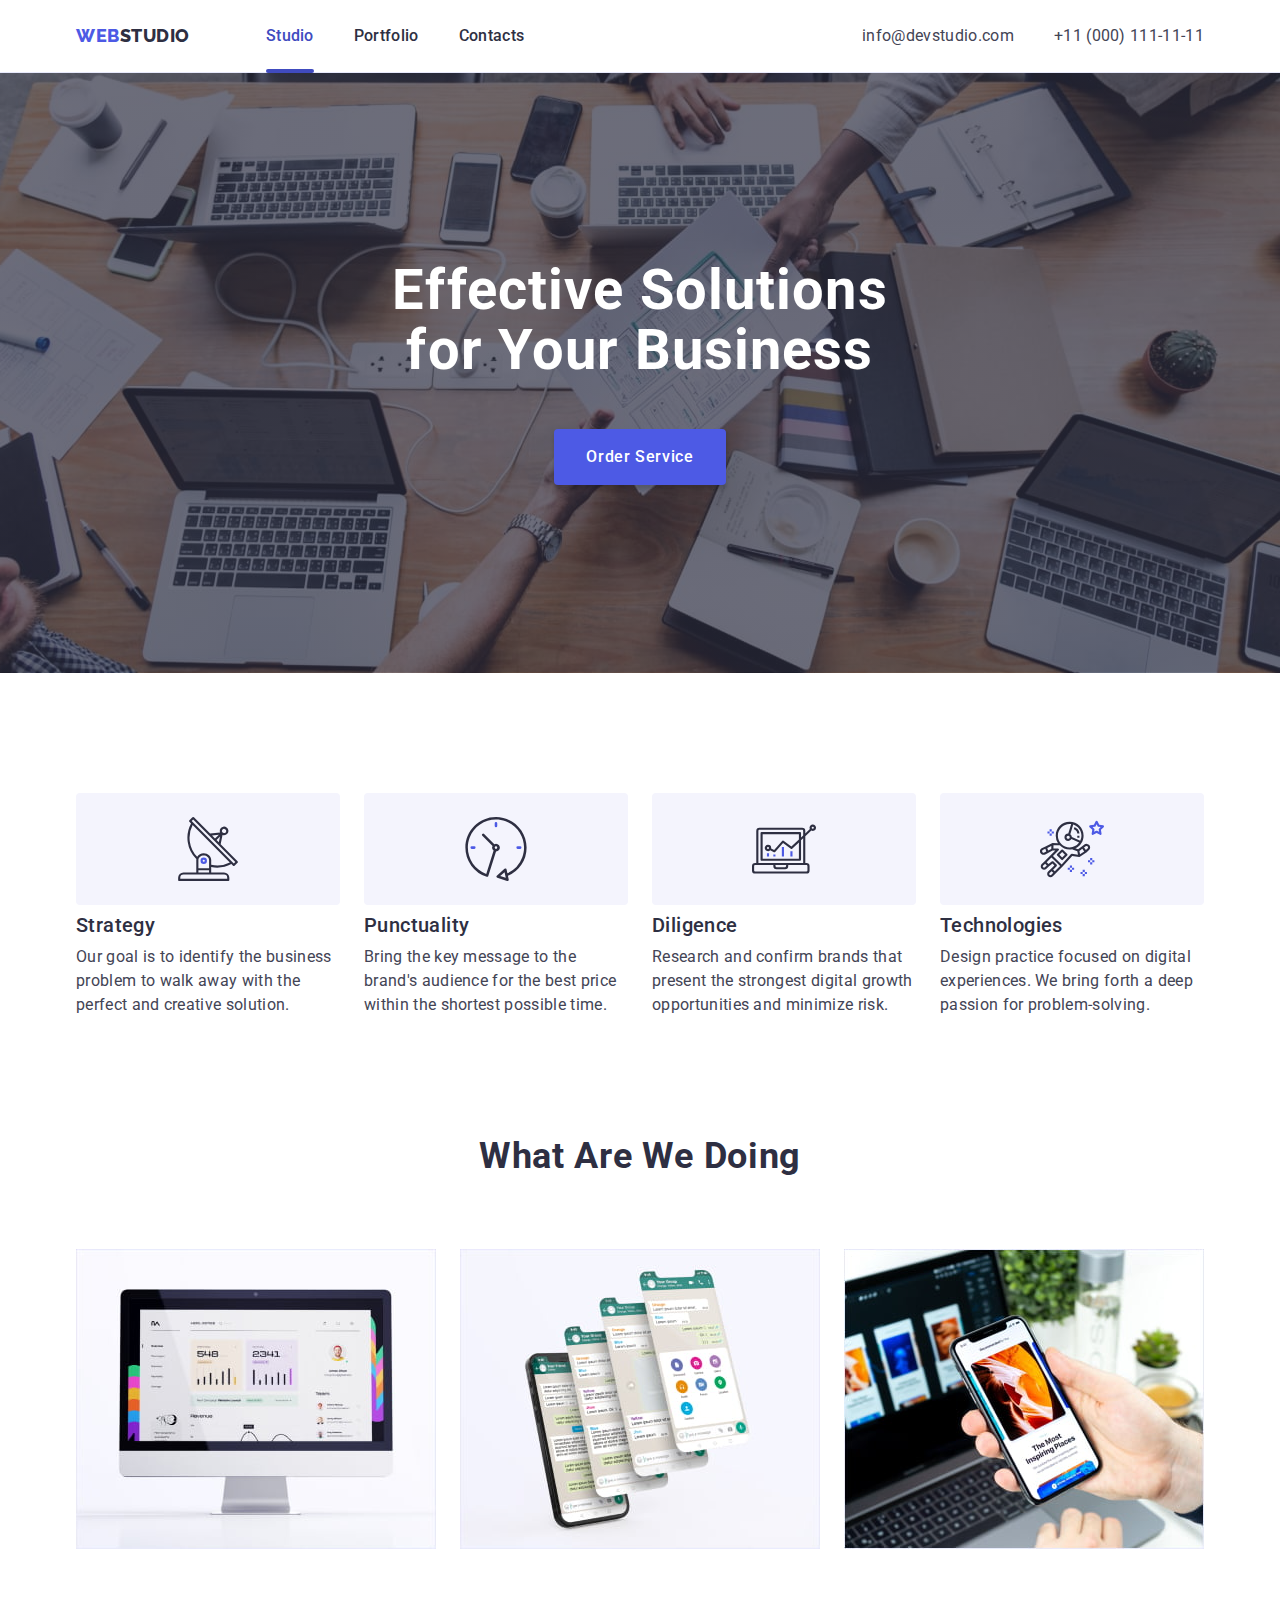
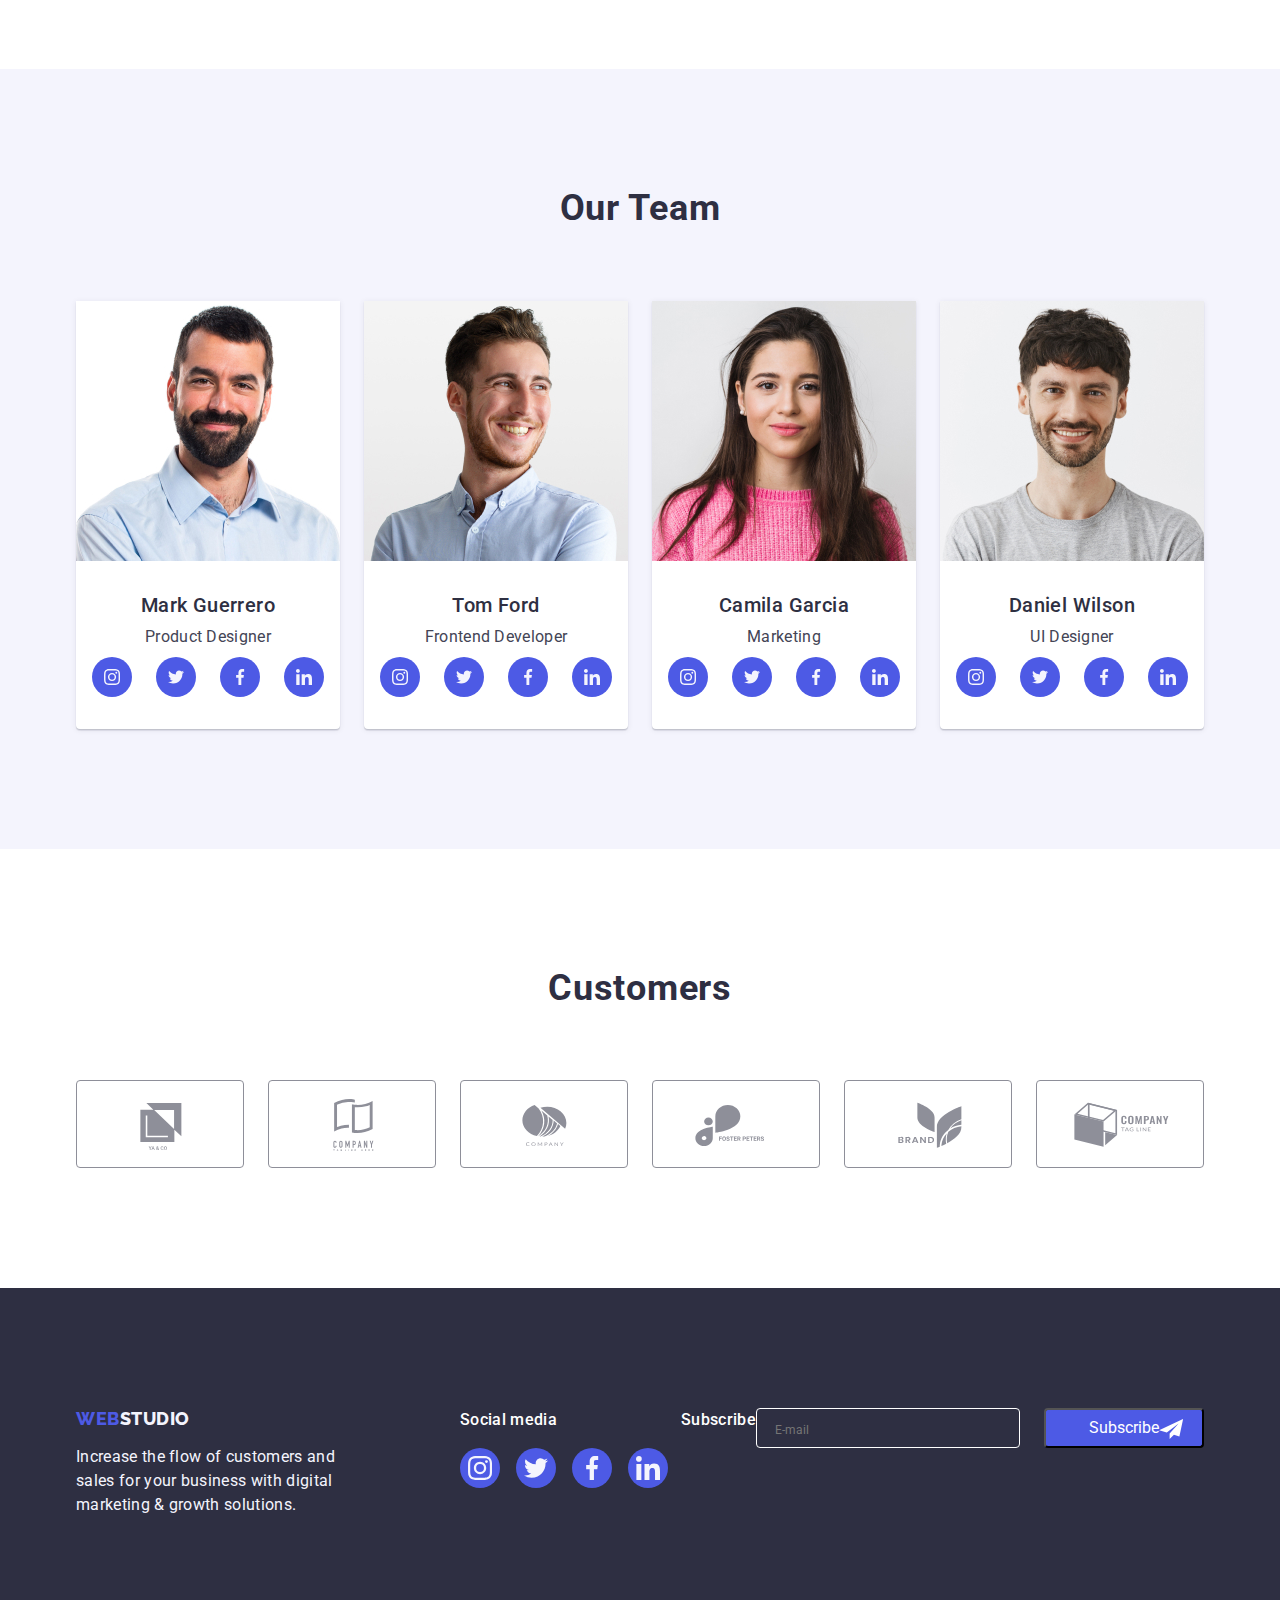
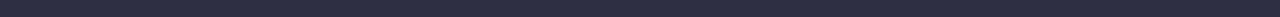
==== index.html @ 8909cfd6 "fixed" ====
<!DOCTYPE html>
<html lang="en">
  <head>
    <meta charset="UTF-8" />
    <meta http-equiv="X-UA-Compatible" content="IE=edge" />
    <meta name="viewport" content="width=device-width, initial-scale=1.0" />
    <title>WebStudio</title>
  <link  rel="stylesheet"  href="https://cdn.jsdelivr.net/npm/modern-normalize@1.1.0/modern-normalize.min.css" />
    <link rel="preconnect" href="https://fonts.googleapis.com">
    <link rel="preconnect" href="https://fonts.gstatic.com" crossorigin>
    <link href="https://fonts.googleapis.com/css2?family=Raleway:wght@800&family=Roboto:wght@400;500;700;900&display=swap" rel="stylesheet">
    <link rel="stylesheet" href="./css/styles.css" />
  </head>

  <body class="body">
    <!-- Header -->
    <header class="main-header">
      <div class="container page-header-container">
      <nav class="main-nav">
        <a class="link-logo link" href="./index.html">Web<span class="header-logo">Studio</span></a>
        <ul class="menu list">
          <li class="list-item nav-item"><a class="menu link nav-link active" href="./index.html">Studio</a></li>
          <li class="list-item nav-item"><a class="menu link nav-link" href="./portfolio.html">Portfolio</a></li>
          <li class="list-item nav-item"><a class="menu link nav-link" href="">Contacts</a></li>
        </ul>
      </nav>
      <address class="address">
        <ul class="list link address-list">
          <li class="list-email-link">
            <a class="address-link link email-link" href="mailto:info@devstudio.com">info@devstudio.com</a></li>
          <li class="list-phone-link">
            <a class="address-link link email-link" href="tel:+110001111111">+11 (000) 111-11-11</a></li>
        </ul>
      </address>
       </div>
    </header>
    <!--Hero-->
    <main>
      <section class="hero-section hero-overlay">
        <div class="container">
        <h1 class="hero-title">Effective Solutions for Your Business</h1>
        <button class="hero-button" type="button" data-modal-open>Order Service</button>
        </div>
      </section>
      <!-- H2 -->
      <section class="visually-hidden-section">
        <div class="container">
        <h2 class="hidden-title visually-hidden">Our advantages</h2>
        <ul class="list list-visually-hidden">
          <li class="list-item item-calc">
            <div class="svg-section-two">
          <svg width="64" height="64" class="svg">
  <use href="./images/icons.svg#antenna"></use>
</svg>
        </div>
            <h3 class="list-title title-section-two">Strategy</h3>
            <p class="list-lead-two">
              Our goal is to identify the business problem to walk away with the
              perfect and creative solution.
            </p>
          </li>
          <li class="list-item item-calc">
            <div class="svg-section-two">
             <svg width="64" height="64" class="svg">
  <use href="./images/icons.svg#clock"></use>
</svg>
        </div>
            <h3 class="list-title title-section-two">Punctuality</h3>
            <p class="list-lead-two">
              Bring the key message to the brand's audience for the best price
              within the shortest possible time.
            </p>
          </li>
          <li class="list-item item-calc">
             <div class="svg-section-two">
          <svg width="64" height="64" class="svg">
  <use href="./images/icons.svg#diagram"></use>
</svg>
        </div>
            <h3 class="list-title title-section-two">Diligence</h3>
            <p class="list-lead-two">
              Research and confirm brands that present the strongest digital
              growth opportunities and minimize risk.
            </p>
          </li>
          <li class="list-item item-calc">
             <div class="svg-section-two">
          <svg width="64" height="64" class="svg">
  <use href="./images/icons.svg#astronaut"></use>
</svg>
        </div>
            <h3 class="list-title title-section-two">Technologies</h3>
            <p class="list-lead-two">
              Design practice focused on digital experiences. We bring forth a
              deep passion for problem-solving.
            </p>
          </li>
        </ul>
        </div>
      </section>
      <!--What are we doing-->
      <section class="section-three">
        <div class="container">
        <h2 class="title">What are we doing</h2>
        <ul class="list section-three-list">
          <li class="section-three-item">
            <img class="section-three-img"
              src="./images/what_are_we_doing/monitor.jpg"
              alt="Market statistics are displayed on the monitor"
              width="360"
              height="300"
            />
          </li>
          <li class="section-three-item">
            <img class="section-three-img"
              src="./images/what_are_we_doing/phone.jpg"
              alt="Four screens of the phone with different images of the functionality of the application"
              width="360"
              height="300"
            />
          </li>
          <li class="section-three-item">
            <img class="section-three-img"
              src="./images/what_are_we_doing/synchronization.jpg"
              alt="Synchronization of phone data with a computer"
              width="360"
              height="300"
            />
          </li>
        </ul>
        </div>
      </section>
      <!--Our Team-->
  <section class="team-card">
    <div class="container">
        <h2 class="title">Our Team</h2>
          <ul class="list list-team-card">
            <li class="list-item-card">
              <img class="list-img"
              src="./images/our_team/mark_guerrero.jpg"
              alt="A man with a dark beard in a blue shirt"
              width="264"
              height="260"/>
              <div class="container-card-team">
                <h3 class="list-title title-team-card">Mark Guerrero</h3>
                  <p class="list-lead item-card-text">Product Designer</p>
                    <ul class="socials social-list">
                      <li class="socials-item">
                        <a class="socials-link link" href="" target="_blank" rel="noopener noreferrer" aria-label="instagram icon">
                            <svg class="social-icons" width="16" height="16"><use href="./images/icons.svg#instagram"></use></svg>
                        </a>
                      </li>
            <li class="socials-item">
              <a class="socials-link link" href="" target="_blank" rel="noopener noreferrer" aria-label="twitter icon">
                <svg class="social-icons" width="16" height="16"><use href="./images/icons.svg#twitter"></use></svg>
              </a>
            </li>
            <li class="socials-item">
              <a class="socials-link link" href="" target="_blank" rel="noopener noreferrer" aria-label="facebook icon">
                <svg class="social-icons" width="16" height="16"><use href="./images/icons.svg#facebook"></use></svg>
              </a>
            </li>
            <li class="socials-item">
              <a class="socials-link link" href="" target="_blank" rel="noopener noreferrer" aria-label="linkedIn icon">
                <svg class="social-icons" width="16" height="16"><use href="./images/icons.svg#linkedin"></use></svg>
              </a>
            </li>
              </ul>
              </div>
            </li>
            <li class="list-item-card">
            <img class="list-img"
              src="./images/our_team/tom_ford.jpg"
              alt="Smiling young man in a blue shirt"
              width="264"
              height="260"
            />
            <div class="container-card-team">
              <h3 class="list-title title-team-card">Tom Ford</h3>
                <p class="list-lead item-card-text">Frontend Developer</p>
                  <ul class="socials social-list">
                    <li class="socials-item">
                      <a class="socials-link link" href="" target="_blank" rel="noopener noreferrer" aria-label="instagram icon">
                        <svg class="social-icons" width="16" height="16"><use href="./images/icons.svg#instagram"></use></svg>
                      </a>
                    </li>
                    <li class="socials-item">
                      <a class="socials-link link" href="" target="_blank" rel="noopener noreferrer" aria-label="twitter icon">
                        <svg class="social-icons" width="16" height="16"><use href="./images/icons.svg#twitter"></use></svg>
                      </a>  
                    </li>
                    <li class="socials-item">
                      <a class="socials-link link" href="" target="_blank" rel="noopener noreferrer" aria-label="facebook icon">
                        <svg class="social-icons" width="16" height="16"><use href="./images/icons.svg#facebook"></use></svg>
                      </a>
                    </li>
                    <li class="socials-item">
                      <a class="socials-link link" href="" target="_blank" rel="noopener noreferrer" aria-label="linkedIn icon">
                        <svg class="social-icons" width="16" height="16"><use href="./images/icons.svg#linkedin"></use></svg>
                      </a>
                    </li>
          </ul>
          </div>
          </li>
          <li class="list-item-card">
            <img class="list-img"
              src="./images/our_team/camila_garcia.jpg"
              alt="Smiling young man in a blue shirt"
              width="264"
              height="260"
            />
            <div class="container-card-team">
            <h3 class="list-title title-team-card">Camila Garcia</h3>
            <p class="list-lead item-card-text">Marketing</p>
             <ul class="socials social-list">
              <li class="socials-item">
                <a class="socials-link link" href="" target="_blank" rel="noopener noreferrer" aria-label="instagram icon">
                  <svg class="social-icons" width="16" height="16"><use href="./images/icons.svg#instagram"></use></svg>
                </a></li>
              <li class="socials-item">
                <a class="socials-link link" href="" target="_blank" rel="noopener noreferrer" aria-label="twitter icon">
                  <svg class="social-icons" width="16" height="16"><use href="./images/icons.svg#twitter"></use></svg>
                </a></li>
              <li class="socials-item">
                <a class="socials-link link" href="" target="_blank" rel="noopener noreferrer" aria-label="facebook icon">
                  <svg class="social-icons" width="16" height="16"><use href="./images/icons.svg#facebook"></use></svg>
                </a></li>
              <li class="socials-item">
                <a class="socials-link link" href="" target="_blank" rel="noopener noreferrer" aria-label="linkedIn icon">
                  <svg class="social-icons" width="16" height="16"><use href="./images/icons.svg#linkedin"></use></svg>
                </a></li>
            </ul>
            </div>
          </li>
          <li class="list-item-card">
            <img class="list-img"
              src="./images/our_team/daniel_wilson.jpg"
              alt="Smiling man in a gray t-shirt"
              width="264"
              height="260"
            />
            <div class="container-card-team">
            <h3 class="list-title title-team-card">Daniel Wilson</h3>
            <p class="list-lead item-card-text">UI Designer</p>
             <ul class="socials social-list">
              <li class="socials-item">
                <a class="socials-link link" href="" target="_blank" rel="noopener noreferrer" aria-label="instagram icon">
                  <svg class="social-icons" width="16" height="16"><use href="./images/icons.svg#instagram"></use></svg>
                </a></li>
              <li class="socials-item">
                <a class="socials-link link" href="" target="_blank" rel="noopener noreferrer" aria-label="twitter icon">
                  <svg class="social-icons" width="16" height="16"><use href="./images/icons.svg#twitter"></use></svg>
                </a></li>
              <li class="socials-item">
                <a class="socials-link link" href="" target="_blank" rel="noopener noreferrer" aria-label="facebook icon">
                  <svg class="social-icons" width="16" height="16"><use href="./images/icons.svg#facebook"></use></svg>
                </a></li>
              <li class="socials-item">
                <a class="socials-link link" href="" target="_blank" rel="noopener noreferrer" aria-label="linkedIn icon">
                  <svg class="social-icons" width="16" height="16"><use href="./images/icons.svg#linkedin"></use></svg>
                </a></li>
            </ul>
            </div>
            </li>
            </ul>
          </div>
        </section>
        <!--Customers-->
        <section class="customers">
        <div class="container customers-container">
          <h2 class="customers-title">Customers</h2>
      <ul class="customers-list list">
        <li class="customers-item"><a class="customers-link link" href="" target="_blank" rel="noopener noreferrer" aria-label="company1 icon"><svg class="customers-icons" width="104" height="56"><use href="./images/icons.svg#company"></use></svg></a></li>
        <li class="customers-item"><a class="customers-link link" href="" target="_blank" rel="noopener noreferrer" aria-label="company2 icon"><svg class="customers-icons" width="104" height="56"><use href="./images/icons.svg#company2"></use></svg></a></li>
        <li class="customers-item"><a class="customers-link link" href="" target="_blank" rel="noopener noreferrer" aria-label="company3 icon"><svg class="customers-icons" width="104" height="56"><use href="./images/icons.svg#company3"></use></svg></a></li>
        <li class="customers-item"><a class="customers-link link" href="" target="_blank" rel="noopener noreferrer" aria-label="company4 icon"><svg class="customers-icons" width="104" height="56"><use href="./images/icons.svg#company4"></use></svg></a></li>
        <li class="customers-item"><a class="customers-link link" href="" target="_blank" rel="noopener noreferrer" aria-label="company5 icon"><svg class="customers-icons" width="104" height="56"><use href="./images/icons.svg#company5"></use></svg></a></li>
        <li class="customers-item"><a class="customers-link link" href="" target="_blank" rel="noopener noreferrer" aria-label="company6 icon"><svg class="customers-icons" width="104" height="56"><use href="./images/icons.svg#company6"></use></svg></a></li>
      </ul>
        </div> 
      </section>
    </main>
   <!--Footer-->
    <footer class="footer">
      <div class="container footer-container">
        <div class="footer-logo-container">
      <a class="link-logo-footer link" href="./index.html">Web<span class="footer-logo">Studio</span></a>
      <p class="text-footer">
        Increase the flow of customers and sales for your business with digital
        marketing & growth solutions.
        </p>
        </div>
        <div class="social-media-container">
          <p class="social-title">Social media</p>
        <ul class="socials social-list footer-socials">
              <li class="socials-item">
                <a class="socials-link link footer-socials-links" href="" target="_blank" rel="noopener noreferrer" aria-label="instagram icon">
                  <svg class="social-icons" width="24" height="24"><use href="./images/icons.svg#instagram"></use></svg>
                </a></li>
              <li class="socials-item">
                <a class="socials-link link footer-socials-links" href="" target="_blank" rel="noopener noreferrer" aria-label="twitter icon">
                  <svg class="social-icons" width="24" height="24"><use href="./images/icons.svg#twitter"></use></svg>
                </a></li>
              <li class="socials-item">
                <a class="socials-link link footer-socials-links" href="" target="_blank" rel="noopener noreferrer" aria-label="facebook icon">
                  <svg class="social-icons" width="24" height="24"><use href="./images/icons.svg#facebook"></use></svg>
                </a></li>
              <li class="socials-item">
                <a class="socials-link link footer-socials-links" href="" target="_blank" rel="noopener noreferrer" aria-label="linkedIn icon">
                  <svg class="social-icons" width="24" height="24"><use href="./images/icons.svg#linkedin"></use></svg>
                </a></li>
            </ul>
        </div>
        <div class="subscribe-container">
          <p class="social-title">Subscribe</p>
          <form class="subscribe-form form" name="subscribe-form"></form>
          
          <input class="subscribe-input" type="email" name="email" placeholder="E-mail">
          
          <button class="subscribe-btn" type="submit">Subscribe <svg class="subscribe-icon" width="24" height="20"><use href="./images/icons.svg#icon-send"></use></svg></button>
          

        </div>
        </div>
    </footer>
    <!--Modal Window-->
    <div class="backdrop is-hidden" data-modal>
      <div class="modal">
        <button class="modal-close-btn" type="button" data-modal-close>
            <svg class="modal-close-icon" width="8" height="8">
              <use href="./images/icons.svg#icon-close-black"></use>
            </svg>
        </button>
        <strong class="modal-title">Leave your contacts and we will call you back</strong>
        <form class="modal-form form" name="modal_form">
          <label class="form-label" for="modal_name">Name</label>
          <div class="form-wrapper">
            <input class="form-field" type="text" name="modal_name" id="modal_name">
            <svg class="form-icon" widht="18" height="18">
              <use href="./images/icons.svg#icon-person"></use>
            </svg>
          </div>
          <label class="form-label" for="modal_name">Phone</label>
          <div class="form-wrapper">
            <input class="form-field" type="text" name="modal_phone" id="modal_phone">
            <svg class="form-icon" widht="18" height="24">
              <use href="./images/icons.svg#icon-phone"></use>
            </svg>
          </div>
          <label class="form-label" for="modal_name">Email</label>
          <div class="form-wrapper">
            <input class="form-field" type="text" name="modal_email" id="modal_email">
            <svg class="form-icon" widht="18" height="24">
              <use href="./images/icons.svg#icon-email"></use>
            </svg>
          </div>
          <label class="form-comment" for="modal_comment">Comment</label>
          <textarea class="form-agreement" name="modal_comment" id="modal_comment" rows="6" placeholder="Text input"></textarea>
        </form>
        <label class="form-check">
          <input class="form-check-input" type="checkbox" name="modal_agreement">
          <span class="form-check-text">I accept the terms and conditions of the <a class="agreement-link" href="" target="_blank" rel="noopener noreferrer">Privacy Policy</span>
        </label>
        <button class="hero-button" type="submit">Send</button>
      </div>

    </div>
    <script src="./js/modal.js"></script>
  </body>
</html>
---- css/styles.css ----
:root {
    --accent-color: #9747FF;
    --primary-font: 'Roboto',
        sans-serif;
    --secondary-font: 'Raleway',
        sans-serif;
    --button-color: #4D5AE5;
    --subtitle-color: #2E2F42;
    --border-color: #E7E9FC;
    --hover-focus-color: #404BBF;


}

body {
    font-family: var(--primary-font);
    color: #434455;
    background-color: #FFFFFF;

}

h1,
h2,
h3,
h4,
p {
    margin-top: 0;
    margin-bottom: 0;
}

ul {
    margin-top: 0;
    margin-bottom: 0;
    padding-left: 0;
}

img {
    display: block;
}

.list {
    display: flex;
    align-items: center;
    flex-wrap: wrap;
    gap: 40px;
    list-style: none;
    padding: 0;
    margin: 0;
}

.link {
    text-decoration: none;

}

button {
    cursor: pointer;
}

.container {
    width: 1158px;
    margin: 0 auto;
    padding: 0 15px;
}

/* HEADER */

.page-header-container {
    display: flex;
    align-items: center;

}

.main-header {
    border-bottom: 1px solid var(--border-color);
    box-shadow: 0px 2px 1px rgba(46, 47, 66, 0.08), 0px 1px 1px rgba(46, 47, 66, 0.16), 0px 1px 6px rgba(46, 47, 66, 0.08);
}

.main-nav {
    display: flex;
    align-items: center;
    margin-right: auto;

}

.link-logo {
    margin-right: 76px;

    text-decoration: none;
    font-family: var(--secondary-font);
    font-weight: 800;
    font-size: 18px;
    line-height: 1.17;

    letter-spacing: 0.03em;
    text-transform: uppercase;

    color: var(--button-color);
}

.header-logo {
    color: var(--subtitle-color);
}


.menu:hover,
.menu:focus {
    color: #404BBF;
}

.menu {
    position: relative;
    display: flex;
    align-items: center;

    font-weight: 500;
    font-size: 16px;
    line-height: 1.5;
    letter-spacing: 0.02em;
    color: var(--subtitle-color);

    transition: color 250ms cubic-bezier(0.4, 0, 0.2, 1);
}

.nav-item {}

.nav-link {
    padding-top: 24px;
    padding-bottom: 24px;
}

.active {
    color: #404bbf;
}

.nav-link::after {
    content: "";
    position: absolute;
    bottom: -1px;
    left: 0;
    display: block;
    width: 100%;
    height: 4px;
    border-radius: 2px;
}

.nav-link.active::after {
    background-color: #404BBF;
}

.address {
    display: flex;
    align-items: center;

    font-style: normal;

}

.link-nav {
    margin-left: auto;
}


.address-link:hover,
.address-link:focus {
    color: #404BBF;
}

.address-link {
    text-decoration: none;
    font-size: 16px;
    line-height: 1.5;
    letter-spacing: 0.02em;
    color: #434455;

    transition: color 250ms cubic-bezier(0.4, 0, 0.2, 1);
}

.email-link {}

.list-item {}


.list-phone-link {}

/* HERO */

.hero-section {
    text-align: center;
    background: var(--subtitle-color);
    padding: 188px 0;
}

.hero-overlay {
    max-width: 1440px;
    margin-left: auto;
    margin-right: auto;

    background-image: linear-gradient(rgba(46, 47, 66, 0.7), rgba(46, 47, 66, 0.7)), url("../images/background/people-office.jpg");
    background-repeat: no-repeat;
    background-position: center;
    background-size: cover;
}


.hero-title {
    margin-bottom: 48px;
    max-width: 496px;
    max-height: 120px;
    margin-left: auto;
    margin-right: auto;

    font-weight: 700;
    font-size: 56px;
    line-height: 1.07;
    letter-spacing: 0.02em;
    color: #FFFFFF;
}

.hero-button {
    display: block;
    padding: 16px 32px;
    margin-left: auto;
    margin-right: auto;
    min-width: 169px;

    font-family: inherit;
    font-weight: 500;
    font-size: 16px;
    line-height: 1.5;
    letter-spacing: 0.04em;
    color: #FFFFFF;
    background-color: var(--button-color);
    box-shadow: 0px 4px 4px rgba(0, 0, 0, 0.15);
    border-radius: 4px;
    border: none;
    transition: background-color 250ms cubic-bezier(0.4, 0, 0.2, 1);
}

.hero-button:hover,
.hero-button:focus {
    color: #FFFFFF;
    background-color: #404BBF;

}

/* MAIN */

.visually-hidden-section {
    padding: 120px 0;

}

.visually-hidden {
    position: absolute;
    width: 1px;
    height: 1px;
    margin: -1px;
    border: 0;
    padding: 0;

    white-space: nowrap;
    clip-path: inset(100%);
    clip: rect(0 0 0 0);
    overflow: hidden;
}

.svg-section-two {
    display: flex;
    align-items: center;
    justify-content: center;
    width: 264px;
    height: 112px;
    margin-bottom: 8px;
    background: #F4F4FD;
    border-radius: 4px;
}

.svg {}

.list-visually-hidden {
    flex-wrap: nowrap;
    gap: 24px;


}

.item-calc {
    width: calc((100% - 72px) / 4);

}

.list-title {
    margin-bottom: 8px;
    font-weight: 500;
    font-size: 20px;
    line-height: 1.2;
    letter-spacing: 0.02em;
    color: var(--subtitle-color);
}

.title-section-two {
    max-width: 264px;
    max-height: 72px;

}

.list-lead {
    text-align: start;

    font-size: 16px;
    line-height: 1.5;
    letter-spacing: 0.02em;
    color: #434455;
    text-decoration: none;
}

.item-card-text {
    text-align: center;
}

.list-lead-two {
    font-size: 16px;
    line-height: 1.5;
    letter-spacing: 0.02em;
    color: #434455;
}

/* Section three */
.section-three {
    padding-bottom: 120px;
}

.section-three-list {
    gap: 24px;
}

.title {
    margin-bottom: 72px;
    font-weight: 700;
    font-size: 36px;
    line-height: 1.11;
    text-align: center;
    letter-spacing: 0.02em;
    text-transform: capitalize;
    color: var(--subtitle-color);
}

.section-three-item {}

.section-three-img {}

/* OUR TEAM*/

.team-card {
    padding-top: 120px;
    padding-bottom: 120px;

    background: #F4F4FD;
}

.list-item-card {
    background-color: #FFFFFF;
    border-radius: 0px 0px 4px 4px;
    box-shadow: 0px 1px 6px rgba(46, 47, 66, 0.08), 0px 1px 1px rgba(46, 47, 66, 0.16), 0px 2px 1px rgba(46, 47, 66, 0.08);

}

.list-team-card {
    gap: 24px;
}

.title-team-card {
    text-align: center;
}

.container-card-team {
    padding: 32px 0;
}

.item-card-text {
    margin-bottom: 8px;
}

.social-list {
    display: flex;
    justify-content: center;
    align-items: center;
    gap: 24px;
    list-style: none;
}

.socials-item {
    width: 40px;
    height: 40px;
}

.socials-link {
    display: flex;
    justify-content: center;
    align-items: center;
    width: 100%;
    height: 100%;
    background: var(--button-color);
    color: #FFFFFF;
    border-radius: 50%;

    transition: background-color 250ms cubic-bezier(0.4, 0, 0.2, 1);
}

.social-icons {
    fill: #f4f4fd;

}

.socials-link:hover,
.socials-link:focus {
    background-color: #404BBF;
}

.list-img {}

/* Customers*/

.customers {
    padding-top: 120px;
    padding-bottom: 120px;
}

.customers-container {}

.customers-list {
    gap: 24px;
}

.customers-item {
    transition: border-color, color 250ms cubic-bezier(0.4, 0, 0.2, 1);
}

.customers-link {
    display: flex;
    justify-content: center;
    align-items: center;
    width: 168px;
    height: 88px;
    color: #8E8F99;
    border-radius: 4px;
    border: 1px solid #8E8F99;
    transition: border-color 250ms cubic-bezier(0.4, 0, 0.2, 1),
        color 250ms cubic-bezier(0.4, 0, 0.2, 1);

}

.customers-link:hover,
.customers-link:focus {
    color: #404BBF;
    border: 1px solid #404BBF;
}


.customers-title {
    margin-bottom: 72px;
    font-family: 'Roboto';
    font-style: normal;
    font-weight: 700;
    font-size: 36px;
    line-height: 1.1;

    text-align: center;
    letter-spacing: 0.02em;
    text-transform: capitalize;
    color: #2E2F42;
}

.customers-icons {
    fill: currentColor;

}

/* PORTFOLIO*/

.filters-section {
    padding-top: 96px;
    padding-bottom: 120px;
}


.portfolio-button {
    padding: 12px 24px;
    font-family: inherit;
    background: #F4F4FD;

    border: 1px solid var(--border-color);
    border-radius: 4px;
    font-weight: 500;
    font-size: 16px;
    line-height: 1.5;
    letter-spacing: 0.04em;
    color: var(--button-color);
    transition: color 250ms cubic-bezier(0.4, 0, 0.2, 1),
        background-color 250ms cubic-bezier(0.4, 0, 0.2, 1),
        border-color 250ms cubic-bezier(0.4, 0, 0.2, 1),
        box-shadow 250ms cubic-bezier(0.4, 0, 0.2, 1);
}

.portfolio-button:hover,
.portfolio-button:focus {
    background-color: #404BBF;
    color: #FFFFFF;
    box-shadow: 0px 3px 1px rgba(0, 0, 0, 0.1), 0px 2px 1px rgba(0, 0, 0, 0.08), 0px 2px 2px rgba(0, 0, 0, 0.12);
    border: 1px solid transparent;
}

.portfolio-list-button {
    display: flex;
    justify-content: center;
    gap: 24px;
    margin-bottom: 72px;
}

.portfolio-list {
    display: flex;
    flex-wrap: wrap;
    gap: 24px;

}

.portfolio-list-item {
    display: flex;
    flex-wrap: wrap;
    column-gap: 24px;
    row-gap: 48px;
    padding: 0;
}

.list-link:hover .overlay-text {
    transform: translateY(0%);
}

.list-link:focus .overlay-text {
    transform: translateY(0%);
}

.portfolio-list-item>.portfolio-calc {
    flex-basis: calc((100% - 48px) / 3);

}


.portfolio-list-item:nth-last-child(-n+3) {
    margin-bottom: 0;
}

.portfolio-list-item:nth-child(3n) {
    margin-right: 0;
}

.list-link {
    display: block;
    transition: box-shadow 250ms cubic-bezier(0.4, 0, 0.2, 1);
}

.list-link:hover,
.list-link:focus {

    box-shadow: 0px 1px 6px rgba(46, 47, 66, 0.08), 0px 1px 1px rgba(46, 47, 66, 0.16), 0px 2px 1px rgba(46, 47, 66, 0.08);
}

.portfolio-galery {
    padding: 32px 16px;
    border: 1px solid var(--border-color);
    border-top: none;
}

.portfolio-thumb {
    position: relative;
    overflow: hidden;
}

.overlay {}

.overlay-text {
    position: absolute;
    top: 0;
    left: 0;
    transform: translateY(100%);

    width: 100%;
    height: 100%;
    background-color: #4D5AE5;

    padding: 40px 32px;
    font-size: 16px;
    line-height: 1.5;

    letter-spacing: 0.02em;
    color: #F4F4FD;

    transition: transform 250ms cubic-bezier(0.4, 0, 0.2, 1);
}

.list-img {}

.list-title {
    text-decoration: none;

}



/* FOOTER */


.text-footer {
    max-width: 264px;

    font-size: 16px;
    line-height: 1.5;
    letter-spacing: 0.02em;
    color: #F4F4FD;
}

.footer {
    display: flex;
    justify-content: center;
    align-items: center;
    padding: 100px 0;
    background: var(--subtitle-color);
}

.footer-logo {
    font-family: var(--secondary-font);
    font-style: normal;
    font-weight: 800;
    font-size: 18px;
    line-height: 1.17;

    letter-spacing: 0.03em;
    text-transform: uppercase;
    color: #F4F4FD;
}

.link-logo-footer {
    display: inline-block;
    padding: 0px;
    margin-bottom: 16px;
    text-decoration: none;

    font-family: var(--secondary-font);
    font-weight: 800;
    font-size: 18px;
    line-height: 1.17;
    letter-spacing: 0.03em;
    text-transform: uppercase;
    color: var(--button-color);
}

/* Social media*/
.footer-container {
    display: flex;
    align-items: baseline;


}

.footer-logo-container {
    margin-right: 120px;
    min-width: 264px;
}

.social-media-container {}

.footer-subscribe-container {}

.social-title {
    margin-bottom: 16px;
    font-weight: 500;
    font-size: 16px;
    line-height: 1.5;
    letter-spacing: 0.02em;
    color: #FFFFFF;

}

.footer-socials {

    gap: 16px;
}

.footer-socials-links {
    display: flex;
    justify-content: center;
    align-items: center;
    transition: background-color 250ms cubic-bezier(0.4, 0, 0.2, 1);
}

.footer-socials-links:hover,
.footer-socials-links:focus {
    background-color: #31D0AA;
}

.container {}

.subscribe-container {
    display: flex;
    justify-content: center;
    align-items: center;
    margin-left: auto;
    min-height: 80px;

}


.subscribe-form {}

.form {}

.subscribe-form-container {}

.subscribe-input {
    width: 264px;
    height: 40px;
    border-radius: 4px;
    background-color: var(--subtitle-color);
    border: 1px solid #FFFFFF;
}

::placeholder {
    display: flex;
    padding-left: 16px;
    font-weight: 400;
    font-size: 12px;
    line-height: 2;


}

.subscribe-btn {
    position: relative;
    min-width: 160px;
    height: 40px;
    border-radius: 4px;
    background-color: var(--button-color);
    margin-left: 24px;
    color: #FFFFFF;
}

.subscribe-icon {
    position: absolute;
    width: 24px;
    height: 20px;
    
    pointer-events: none;
}

/* Modal Window*/

.backdrop {
    position: fixed;
    top: 0;
    left: 0;
    width: 100%;
    height: 100%;
    background-color: rgba(46, 47, 66, 0.4);

    transition: opacity 250ms cubic-bezier(0.4, 0, 0.2, 1), visibility 250ms cubic-bezier(0.4, 0, 0.2, 1);

}

.modal {
    position: absolute;
    top: 50%;
    left: 50%;
    transform: translate(-50%, -50%);
    padding: 24px;

    width: 408px;
    min-height: 576px;

    background-color: #FCFCFC;
    box-shadow: 0px 1px 1px rgba(0, 0, 0, 0.14),
        0px 1px 3px rgba(0, 0, 0, 0.12),
        0px 2px 1px rgba(0, 0, 0, 0.2);
    border-radius: 4px;
    transition: transform 250ms cubic-bezier(0.4, 0, 0.2, 1);
}

.backdrop.is-hidden {
    opacity: 0;
    visibility: hidden;
    pointer-events: none;

}

.is-hidden {
    opacity: 0;
    visibility: hidden;
    pointer-events: none;
}

.backdrop.is-hidden.modal {
    opacity: 0;
    transition-delay: 250ms cubic-bezier(0.4, 0, 0.2, 1);
}

.modal-close-btn {
    position: absolute;
    display: flex;
    top: 24px;
    right: 24px;

    align-items: center;
    justify-content: center;
    padding: 0;

    width: 24px;
    height: 24px;
    border: none;
    background-color: #E7E9FC;
    border-radius: 50%;
    box-shadow: 0px,
        4px rgba(0, 0, 0, 0.25);
    border: 1px solid rgba(0, 0, 0, 0.1);
    transition: background-color 250ms cubic-bezier(0.4, 0, 0.2, 1), border 250ms cubic-bezier(0.4, 0, 0.2, 1);


}

.modal-close-icon {
    transition: fill 250ms cubic-bezier(0.4, 0, 0.2, 1);
}

.modal-close-btn:hover,
.modal-close-btn:focus {
    background-color: #404BBF;
    fill: #ffffff;
    border: none;
}

.modal-title {
    display: block;
    margin-bottom: 16px;
    padding-top: 48px;
    font-weight: 500;
    font-size: 16px;
    line-height: 1.5;
    text-align: center;
}

.modal-form {}

.form {}

.form-label {
    display: block;
    margin-bottom: 4px;
    margin-top: 8px;
    font-size: 12px;
    line-height: 1, 17px;
    letter-spacing: 0.01em;

    color: #8E8F99;

}

.form-wrapper {
    position: relative;

}

.form-field {
    width: 100%;
    height: 40px;
    padding: 0;
    padding-left: 36px;

    outline: transparent;
    outline-offset: -1px;
    border-radius: 4px;
    border: 1px solid;
}

.form-field:focus {
    outline: 1px solid #4D5AE5;
    transition: 250ms cubic-bezier(0.4, 0, 0.2, 1);
}

.form-icon {
    position: absolute;
    top: 50%;
    left: 16px;
    transform: translateY(-50%);

    width: 18px;
    height: 24px;

    pointer-events: none;
}

.form-field:focus+.form-icon {
    fill: #4D5AE5;
    transition: 250ms cubic-bezier(0.4, 0, 0.2, 1);
}

.form-comment {
    display: block;
    margin-top: 8px;
    margin-bottom: 4px;

    font-size: 12px;
    line-height: 14px;
    letter-spacing: 0.01em;
    color: #8E8F99;
}

.form-agreement {
    display: block;
    width: 100%;
    height: 138px;
    padding: 16px;
    resize: none;
    border-radius: 4px;
    outline: transparent;
    margin-bottom: 16px;

    font-size: 12px;
    line-height: 1.17px;
    letter-spacing: 0.04em;
    color: rgba(46, 47, 66, 0.4);
}

.form-check {
    display: flex;
    justify-content: center;
    align-items: center;
    margin-bottom: 24px;

}

.form-check-input {
    appearance: none;
    display: flex;
    width: 16px;
    height: 16px;
    border-radius: 2px;
    border: 1px solid #2E2F42;
    margin-right: 8px;

    background-image: url("data:image/svg+xml,%3Csvg width='10' height='8' viewBox='0 0 10 8' fill='none' xmlns='http://www.w3.org/2000/svg'%3E%3Cpath d='M8.44558 0.255056C8.61838 0.089653 8.84834 -0.00178848 9.08693 2.65108e-05C9.32551 0.0018415 9.55407 0.0967713 9.72436 0.264784C9.89466 0.432797 9.99337 0.660752 9.99968 0.900549C10.006 1.14034 9.91939 1.37323 9.75816 1.55005L4.86357 7.70436C4.7794 7.79551 4.67782 7.86865 4.5649 7.91942C4.45198 7.97018 4.33003 7.99754 4.20636 7.99984C4.08268 8.00214 3.95981 7.97935 3.8451 7.93282C3.73038 7.88629 3.62618 7.81698 3.53872 7.72903L0.292827 4.46564C0.202435 4.38096 0.129933 4.27884 0.0796475 4.16537C0.0293621 4.05191 0.00232279 3.92942 0.000143182 3.80522C-0.00203643 3.68102 0.0206883 3.55765 0.0669613 3.44248C0.113234 3.3273 0.182108 3.22267 0.269473 3.13483C0.356838 3.047 0.460905 2.97775 0.575465 2.93123C0.690026 2.88471 0.812734 2.86186 0.936267 2.86405C1.0598 2.86624 1.18163 2.89343 1.29449 2.94398C1.40734 2.99454 1.50892 3.06743 1.59315 3.15831L4.16189 5.73967L8.42227 0.28219C8.42994 0.272694 8.43813 0.263635 8.4468 0.255056H8.44558Z' fill='%23F4F4FD'/%3E%3C/svg%3E");
    transition: 250ms cubic-bezier(0.4, 0, 0.2, 1);
    background-position: center;
    background-repeat: no-repeat;
}

.form-check-input:checked {
    background-color: #404BBF;

}

.form-check-text {
    font-size: 12px;
    color: #8E8F99;
    user-select: none;
}

.agreement-link {
    color: #4D5AE5;
}
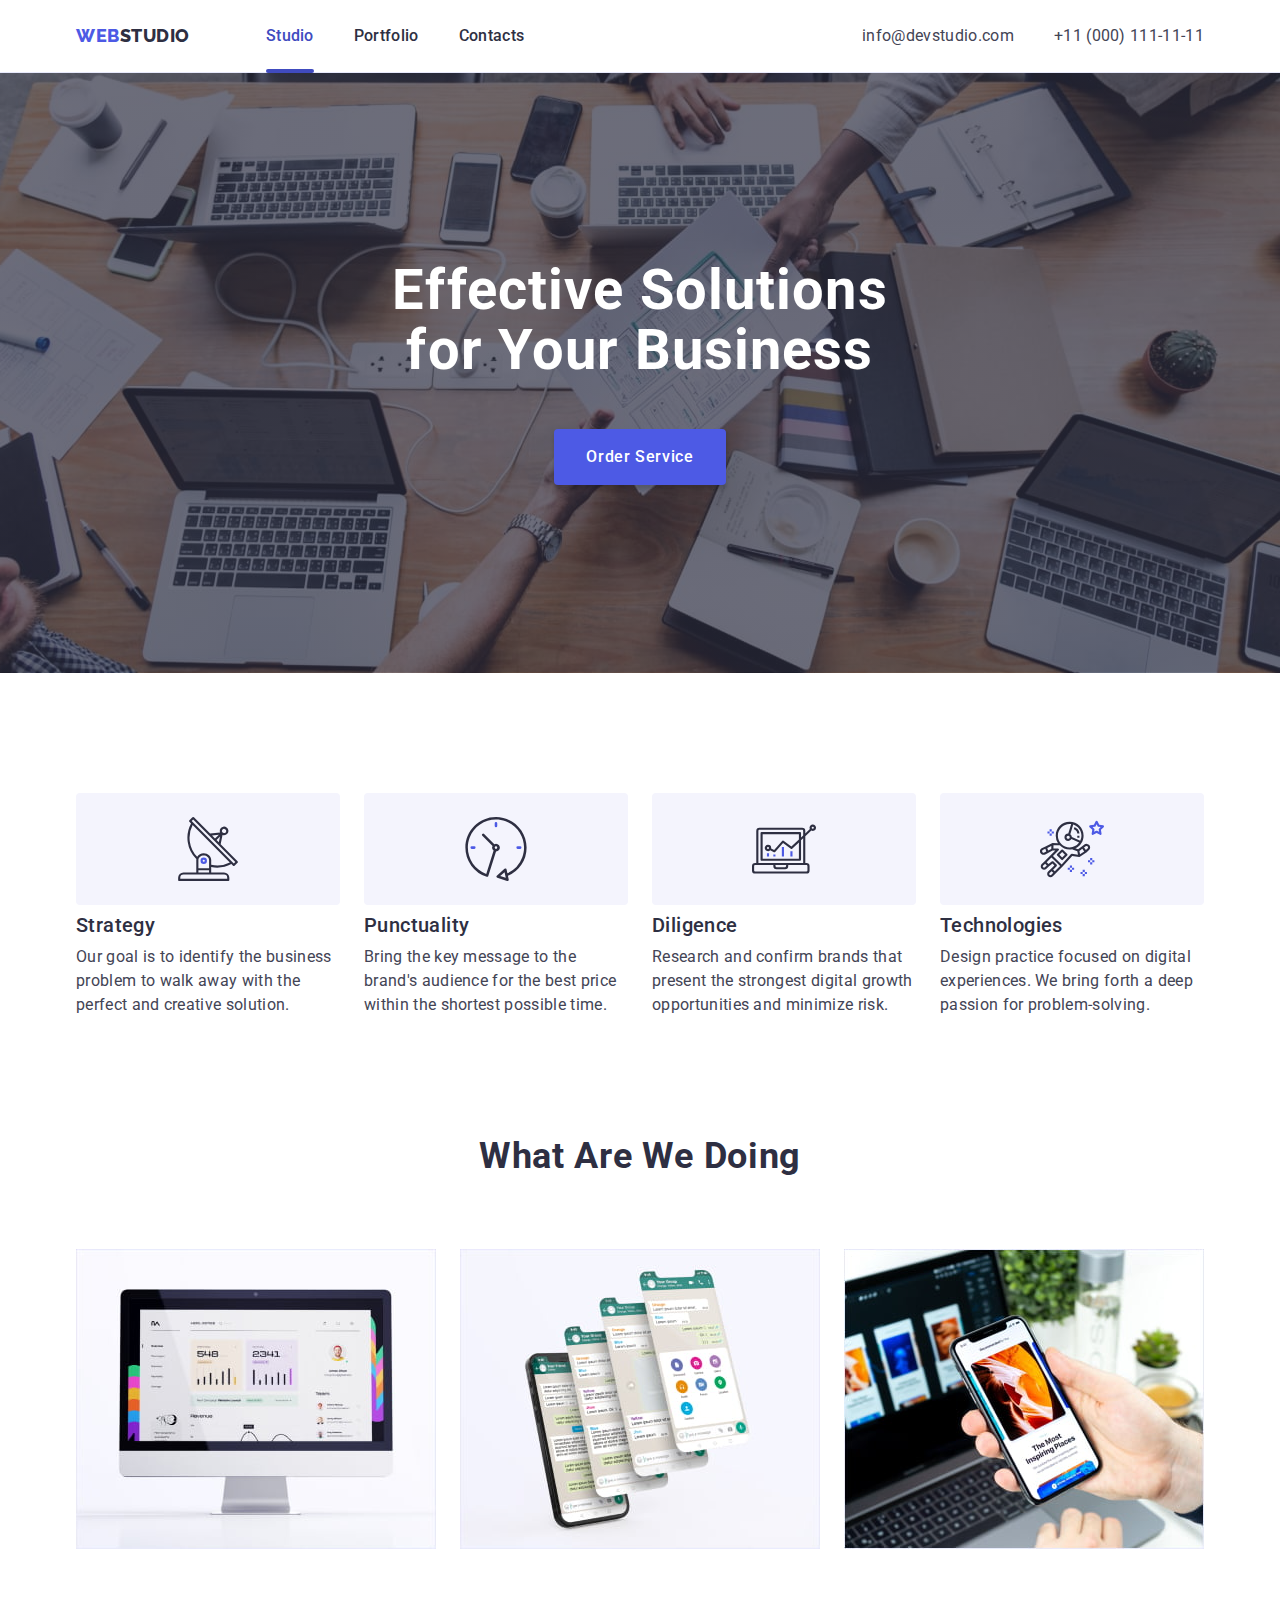
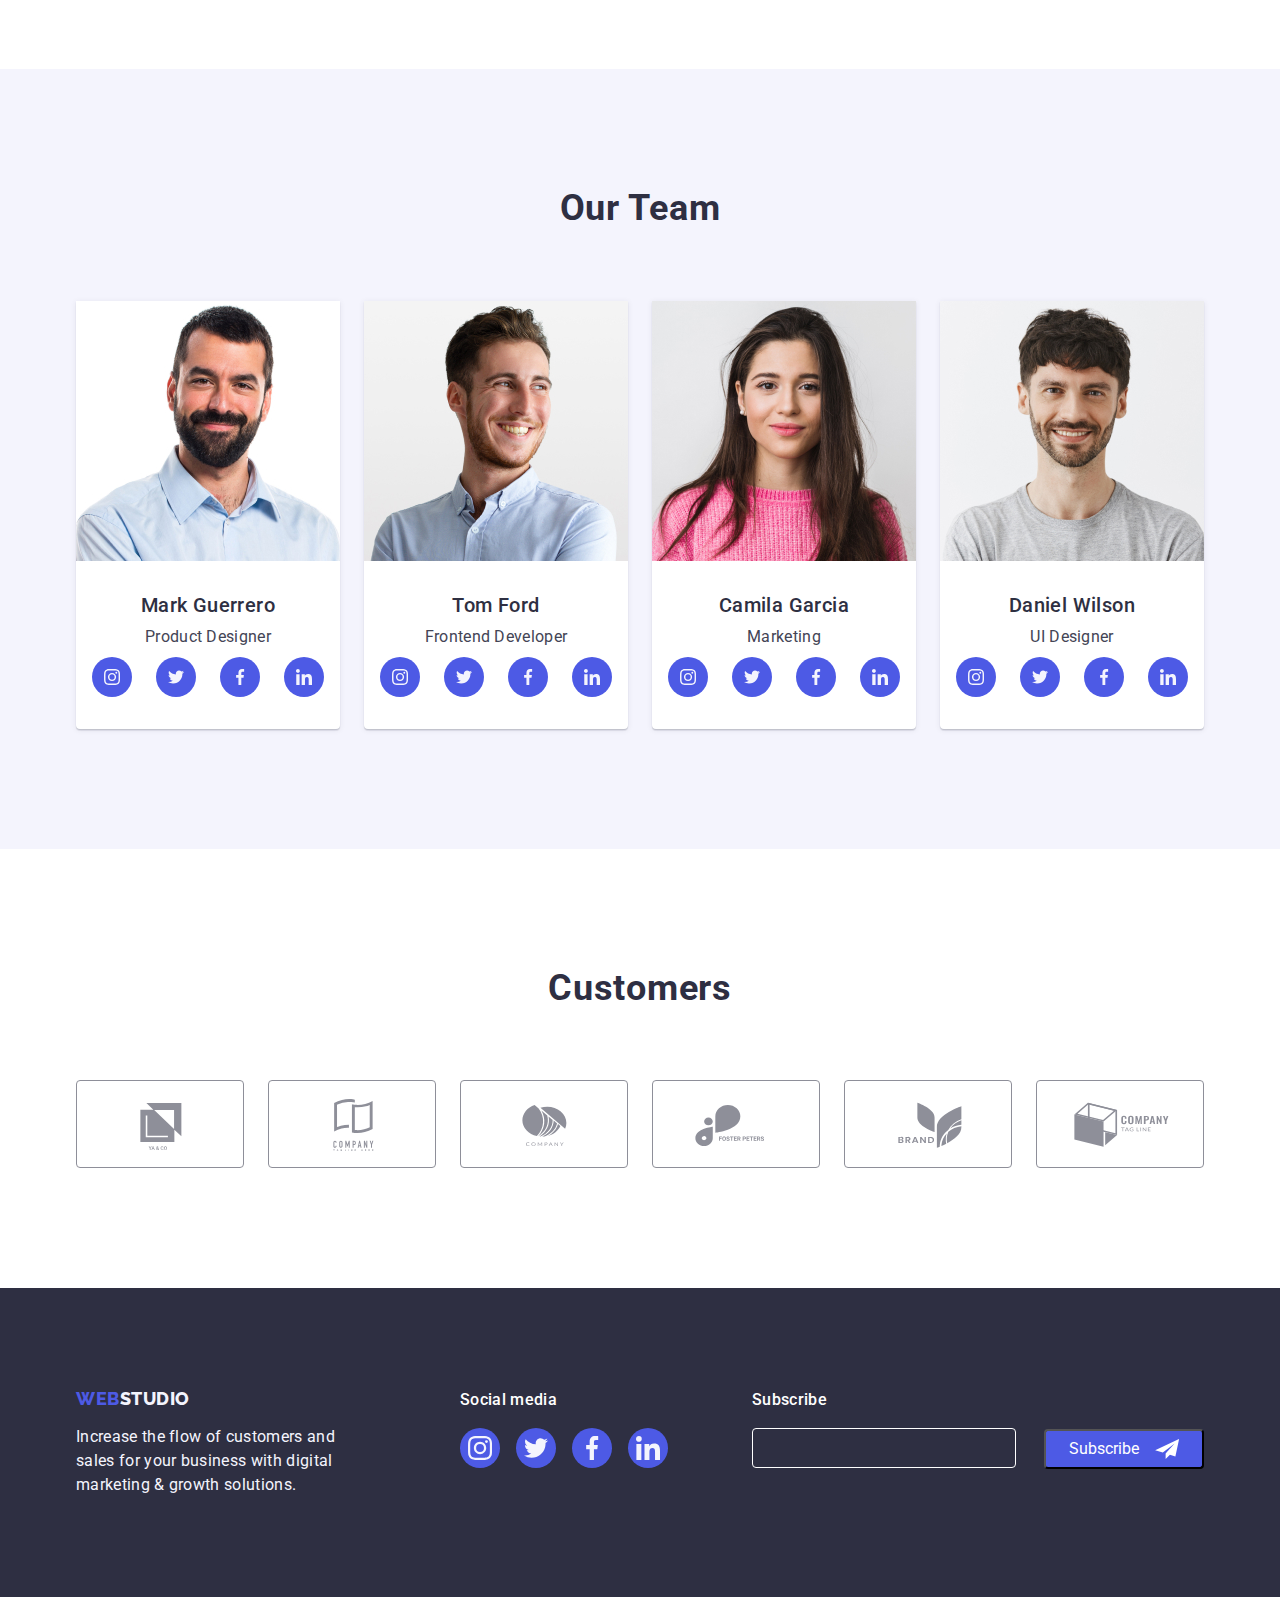
==== commit 4bac557b: "finished" ====
--- a/index.html
+++ b/index.html
@@ -359,10 +359,11 @@
         </form>
         <label class="form-check">
           <input class="form-check-input" type="checkbox" name="modal_agreement">
-          <span class="form-check-text">I accept the terms and conditions of the <a class="agreement-link" href="" target="_blank" rel="noopener noreferrer">Privacy Policy</span>
+          <span class="form-check-text">I accept the terms and conditions of the <a class="agreement-link" href="" target="_blank" rel="noopener noreferrer">Privacy Policy</a></span>
         </label>
         <button class="hero-button" type="submit">Send</button>
       </div>
+      
 
     </div>
     <script src="./js/modal.js"></script>
--- a/css/styles.css
+++ b/css/styles.css
@@ -703,7 +703,6 @@
 .container {}
 
 .subscribe-container {
-    display: flex;
     justify-content: center;
     align-items: center;
     margin-left: auto;
@@ -728,28 +727,40 @@
 
 ::placeholder {
     display: flex;
-    padding-left: 16px;
+    
     font-weight: 400;
+
     font-size: 12px;
-    line-height: 2;
+        line-height: 1.17px;
+        letter-spacing: 0.04em;
+        color: rgba(46, 47, 66, 0.4);
 
 
 }
 
 .subscribe-btn {
-    position: relative;
-    min-width: 160px;
-    height: 40px;
-    border-radius: 4px;
-    background-color: var(--button-color);
-    margin-left: 24px;
-    color: #FFFFFF;
+    display: inline-flex;
+        min-width: 160px;
+        height: 40px;
+        border-radius: 4px;
+        background-color: var(--button-color);
+        margin-left: 24px;
+        color: #FFFFFF;
+        justify-content: center;
+        align-items: center;
+}
+
+.subscribe-btn:hover,
+.subscribe-btn:focus {
+    background-color: var(--hover-focus-color);
+    transition: background-color 250ms cubic-bezier(0.4, 0, 0.2, 1);
 }
 
 .subscribe-icon {
-    position: absolute;
+    display: inline-flex;
     width: 24px;
     height: 20px;
+    margin-left: 16px;
     
     pointer-events: none;
 }
@@ -923,11 +934,6 @@
     border-radius: 4px;
     outline: transparent;
     margin-bottom: 16px;
-
-    font-size: 12px;
-    line-height: 1.17px;
-    letter-spacing: 0.04em;
-    color: rgba(46, 47, 66, 0.4);
 }
 
 .form-check {
@@ -959,7 +965,10 @@
 }
 
 .form-check-text {
+    font-weight: 400;
     font-size: 12px;
+    line-height: 1,3;
+    letter-spacing: 0,04em;
     color: #8E8F99;
     user-select: none;
 }
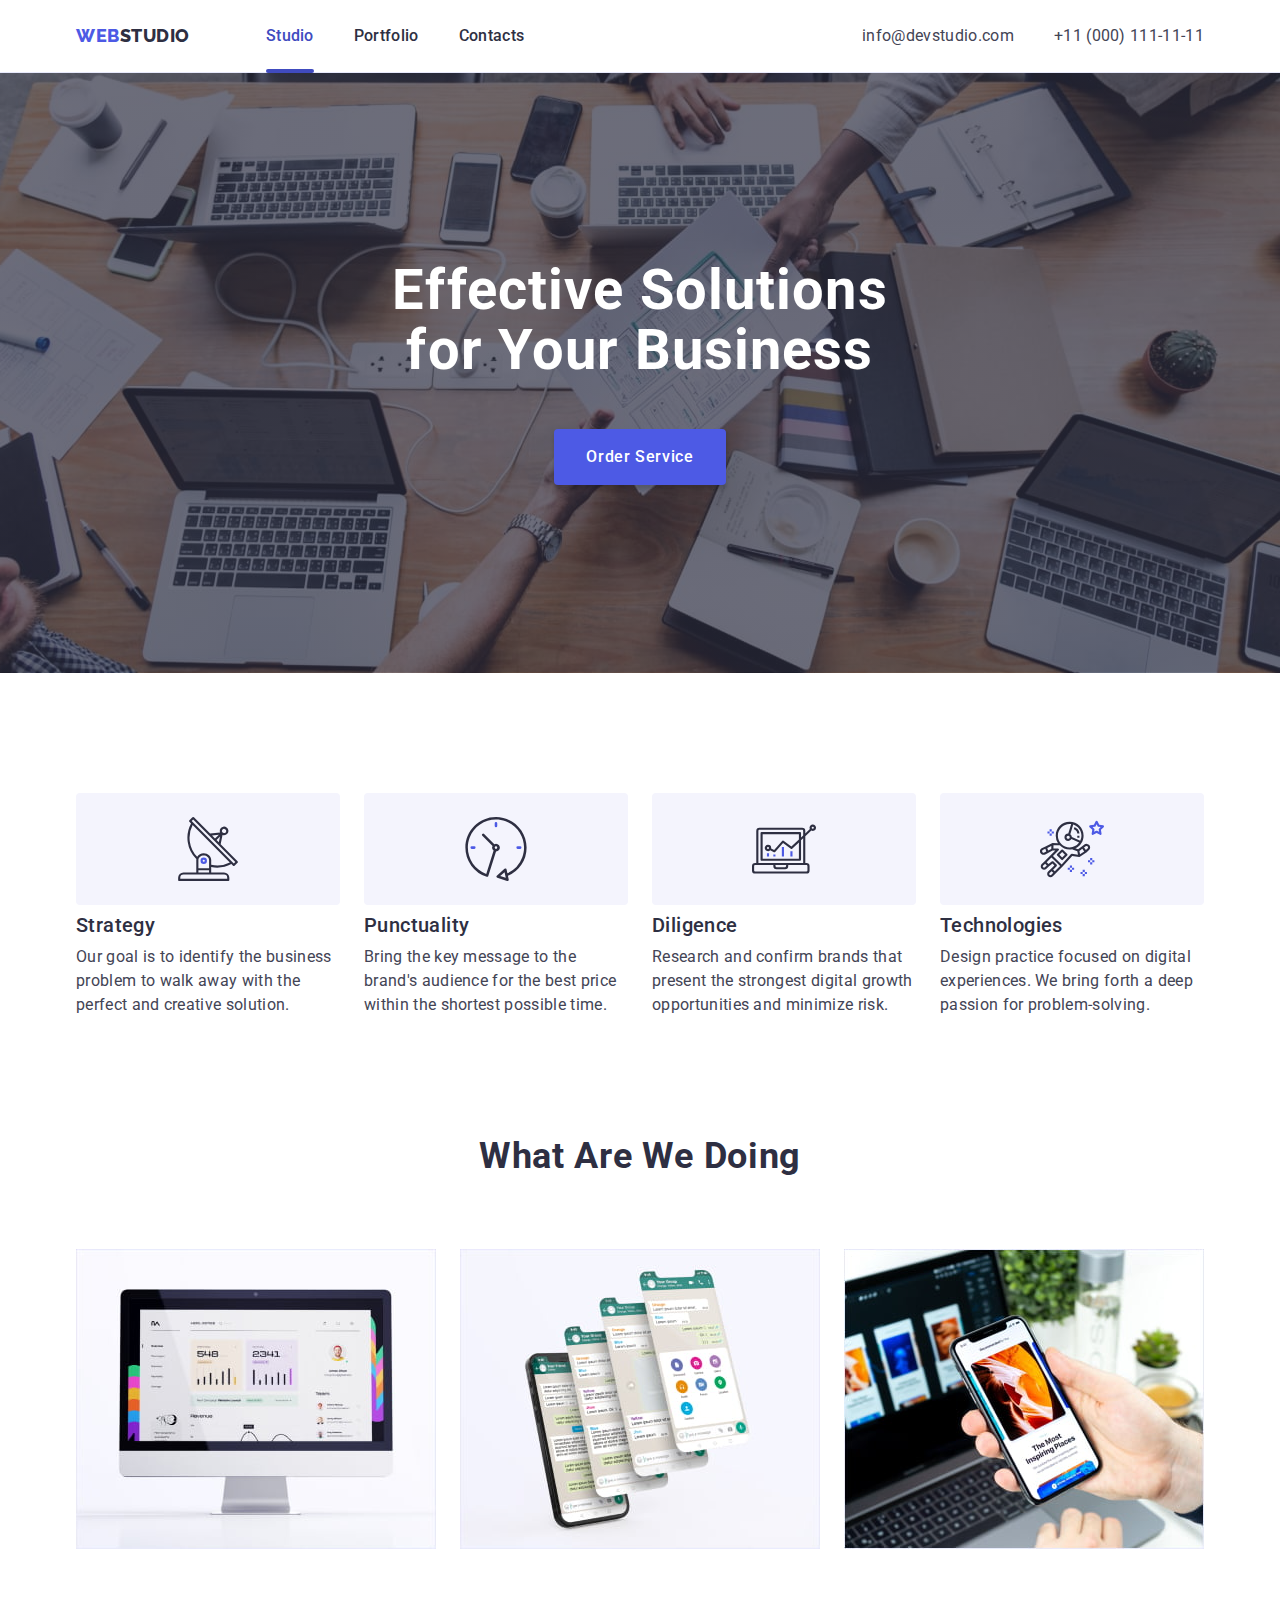
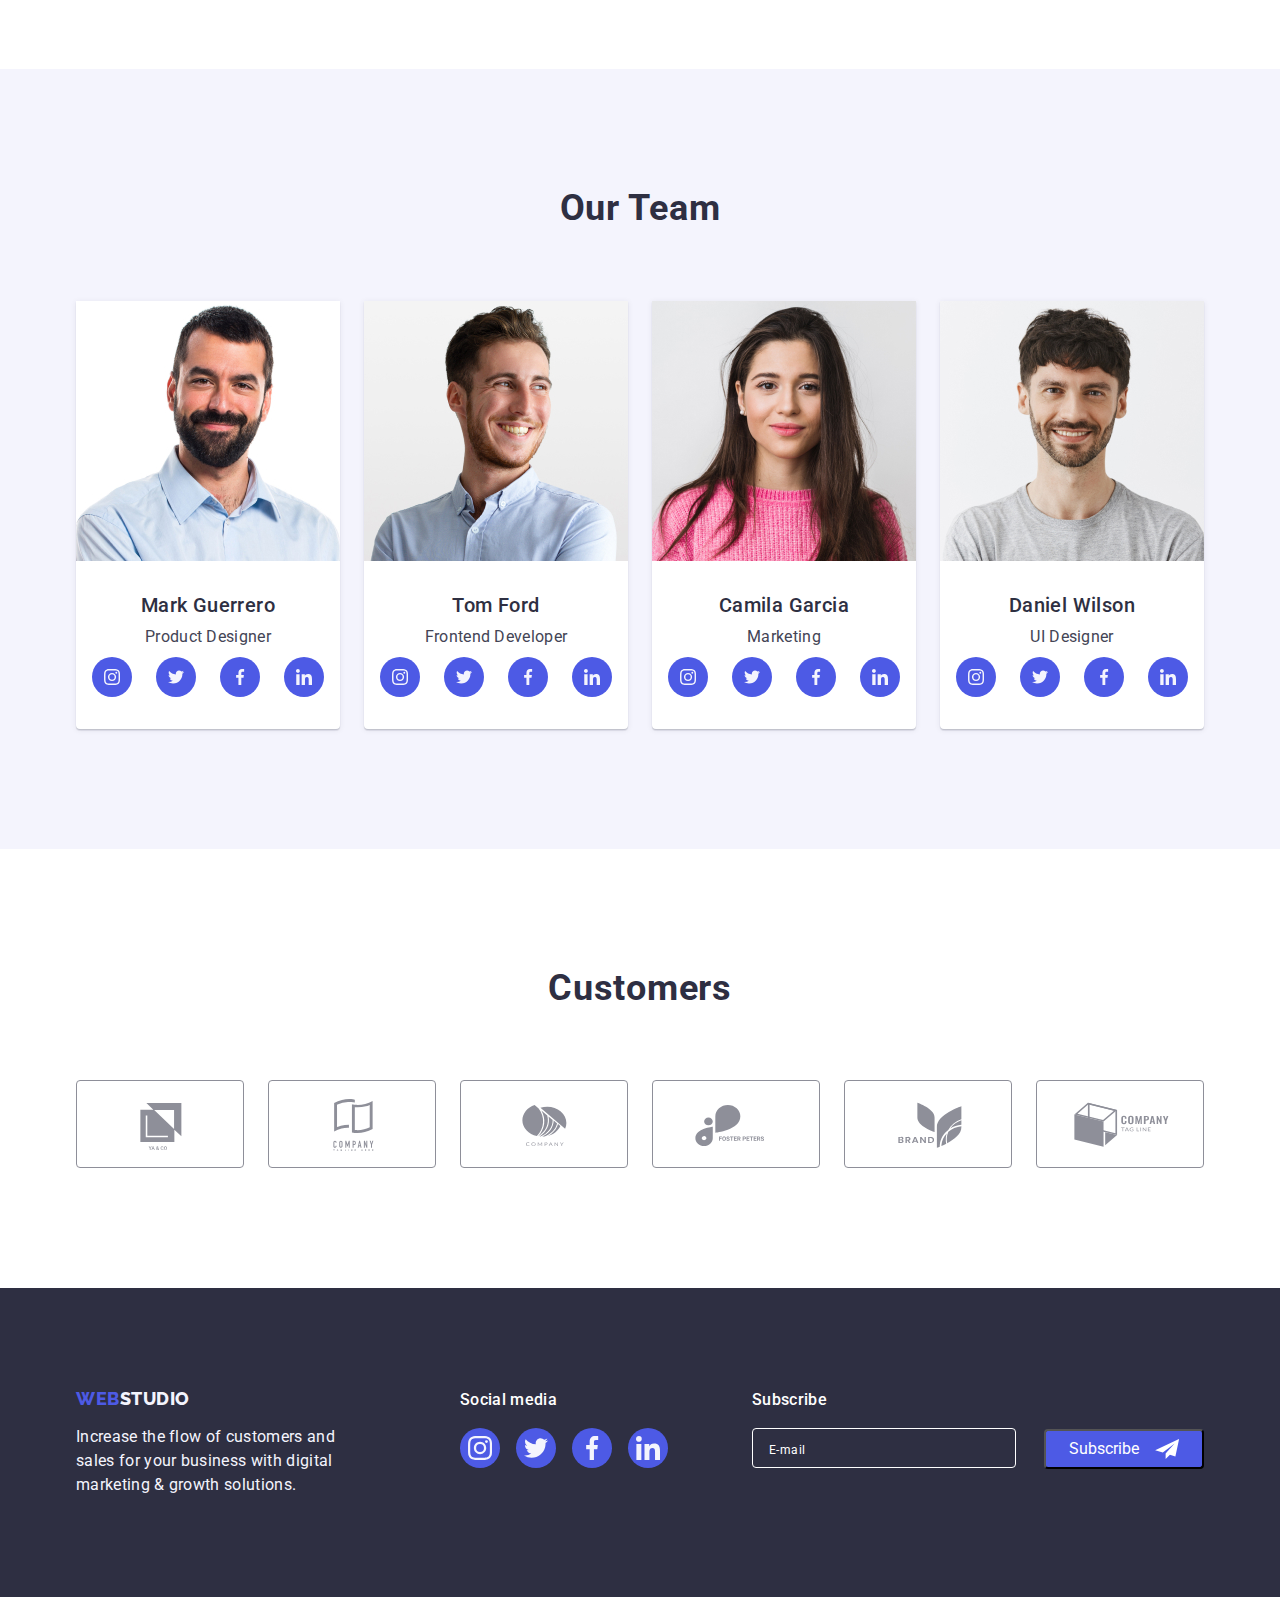
==== commit f56704d6: "fix" ====
--- a/index.html
+++ b/index.html
@@ -315,10 +315,9 @@
           <p class="social-title">Subscribe</p>
           <form class="subscribe-form form" name="subscribe-form"></form>
           
-          <input class="subscribe-input" type="email" name="email" placeholder="E-mail">
+          <input class="subscribe-input" type="email" name="email" placeholder="E-mail"/>
           
           <button class="subscribe-btn" type="submit">Subscribe <svg class="subscribe-icon" width="24" height="20"><use href="./images/icons.svg#icon-send"></use></svg></button>
-          
 
         </div>
         </div>
@@ -331,37 +330,54 @@
               <use href="./images/icons.svg#icon-close-black"></use>
             </svg>
         </button>
+         <form class="modal-form form" name="modal_form"></form>
         <strong class="modal-title">Leave your contacts and we will call you back</strong>
-        <form class="modal-form form" name="modal_form">
-          <label class="form-label" for="modal_name">Name</label>
-          <div class="form-wrapper">
-            <input class="form-field" type="text" name="modal_name" id="modal_name">
-            <svg class="form-icon" widht="18" height="18">
+          <label class="form-label" for="user_name">
+            <span class="modal-text"> Name </span>
+          <span class="form-wrapper">
+            <input class="form-field" 
+            type="text" 
+            name="user_name" id="modal_name"
+            required
+            pattern="[a-zA-Za-яА-Я]+"
+            minlength="2"/>
+            <svg class="form-icon" width="18" height="24">
               <use href="./images/icons.svg#icon-person"></use>
             </svg>
-          </div>
-          <label class="form-label" for="modal_name">Phone</label>
-          <div class="form-wrapper">
-            <input class="form-field" type="text" name="modal_phone" id="modal_phone">
-            <svg class="form-icon" widht="18" height="24">
+          </span>
+          </label>
+          <label class="form-label" for="user_phone">
+            <span class="modal-text"> Phone </span>
+          <span class="form-wrapper">
+            <input class="form-field" 
+            type="tel" 
+            name="user_phone" 
+            id="modal_phone"
+            required/>
+            <svg class="form-icon" width="18" height="24">
               <use href="./images/icons.svg#icon-phone"></use>
             </svg>
-          </div>
-          <label class="form-label" for="modal_name">Email</label>
-          <div class="form-wrapper">
-            <input class="form-field" type="text" name="modal_email" id="modal_email">
-            <svg class="form-icon" widht="18" height="24">
+          </span>
+          </label>
+          <label class="form-label" for="user_email">
+            <span class="modal-text"> Email </span>
+          <span class="form-wrapper">
+            <input class="form-field" type="email" name="user_email" id="modal_email">
+            <svg class="form-icon" width="18" height="24">
               <use href="./images/icons.svg#icon-email"></use>
             </svg>
-          </div>
-          <label class="form-comment" for="modal_comment">Comment</label>
-          <textarea class="form-agreement" name="modal_comment" id="modal_comment" rows="6" placeholder="Text input"></textarea>
-        </form>
+          </span>
+          </label>
+          <label class="form-comment" for="user_comment">
+            <span class="modal-text"> Comment </span></label>
+          <textarea class="form-agreement" name="user_comment" id="user_comment" placeholder="Text input"></textarea>
+        
         <label class="form-check">
           <input class="form-check-input" type="checkbox" name="modal_agreement">
           <span class="form-check-text">I accept the terms and conditions of the <a class="agreement-link" href="" target="_blank" rel="noopener noreferrer">Privacy Policy</a></span>
         </label>
         <button class="hero-button" type="submit">Send</button>
+      </form>
       </div>
       
 
--- a/css/styles.css
+++ b/css/styles.css
@@ -718,23 +718,21 @@
 .subscribe-form-container {}
 
 .subscribe-input {
+padding-left: 16px;
     width: 264px;
     height: 40px;
     border-radius: 4px;
     background-color: var(--subtitle-color);
     border: 1px solid #FFFFFF;
+    color: #FFFFFF;
 }
 
 ::placeholder {
-    display: flex;
-    
-    font-weight: 400;
-
+  
     font-size: 12px;
         line-height: 1.17px;
         letter-spacing: 0.04em;
-        color: rgba(46, 47, 66, 0.4);
-
+        color:#FFFFFF;
 
 }
 
@@ -757,12 +755,8 @@
 }
 
 .subscribe-icon {
-    display: inline-flex;
-    width: 24px;
-    height: 20px;
     margin-left: 16px;
     
-    pointer-events: none;
 }
 
 /* Modal Window*/
@@ -784,7 +778,7 @@
     top: 50%;
     left: 50%;
     transform: translate(-50%, -50%);
-    padding: 24px;
+    padding: 72px 24px 24px 24px;
 
     width: 408px;
     min-height: 576px;
@@ -851,8 +845,8 @@
 
 .modal-title {
     display: block;
-    margin-bottom: 16px;
-    padding-top: 48px;
+    margin: 0 0 16px;
+    
     font-weight: 500;
     font-size: 16px;
     line-height: 1.5;
@@ -863,20 +857,26 @@
 
 .form {}
 
+.modal-text {
+   
+    margin-bottom: 4px;
+
+    font-size: 12px;
+    line-height: 1.17px;
+    letter-spacing: 0.04em;
+
+    color: #8E8F99;
+}
+
 .form-label {
     display: block;
-    margin-bottom: 4px;
-    margin-top: 8px;
-    font-size: 12px;
-    line-height: 1, 17px;
-    letter-spacing: 0.01em;
-
-    color: #8E8F99;
-
+    margin-bottom: 8px;
 }
 
 .form-wrapper {
+    display: block;
     position: relative;
+   
 
 }
 
@@ -885,11 +885,11 @@
     height: 40px;
     padding: 0;
     padding-left: 36px;
-
-    outline: transparent;
+    
+    outline: none;
     outline-offset: -1px;
     border-radius: 4px;
-    border: 1px solid;
+    border: 1px solid rgba(46, 47, 66, 0.4);
 }
 
 .form-field:focus {
@@ -901,12 +901,7 @@
     position: absolute;
     top: 50%;
     left: 16px;
-    transform: translateY(-50%);
-
-    width: 18px;
-    height: 24px;
-
-    pointer-events: none;
+    transform: translateY(-50%); 
 }
 
 .form-field:focus+.form-icon {
@@ -915,12 +910,11 @@
 }
 
 .form-comment {
-    display: block;
-    margin-top: 8px;
-    margin-bottom: 4px;
+    
+   
 
     font-size: 12px;
-    line-height: 14px;
+    line-height: 1.17px;
     letter-spacing: 0.01em;
     color: #8E8F99;
 }
@@ -934,11 +928,12 @@
     border-radius: 4px;
     outline: transparent;
     margin-bottom: 16px;
+    border: 1px solid rgba(46, 47, 66, 0.4);
 }
 
 .form-check {
     display: flex;
-    justify-content: center;
+    justify-content: flex-start;
     align-items: center;
     margin-bottom: 24px;
 
@@ -965,10 +960,9 @@
 }
 
 .form-check-text {
-    font-weight: 400;
     font-size: 12px;
-    line-height: 1,3;
-    letter-spacing: 0,04em;
+    line-height: 1.17;
+    letter-spacing: 0.04em;
     color: #8E8F99;
     user-select: none;
 }
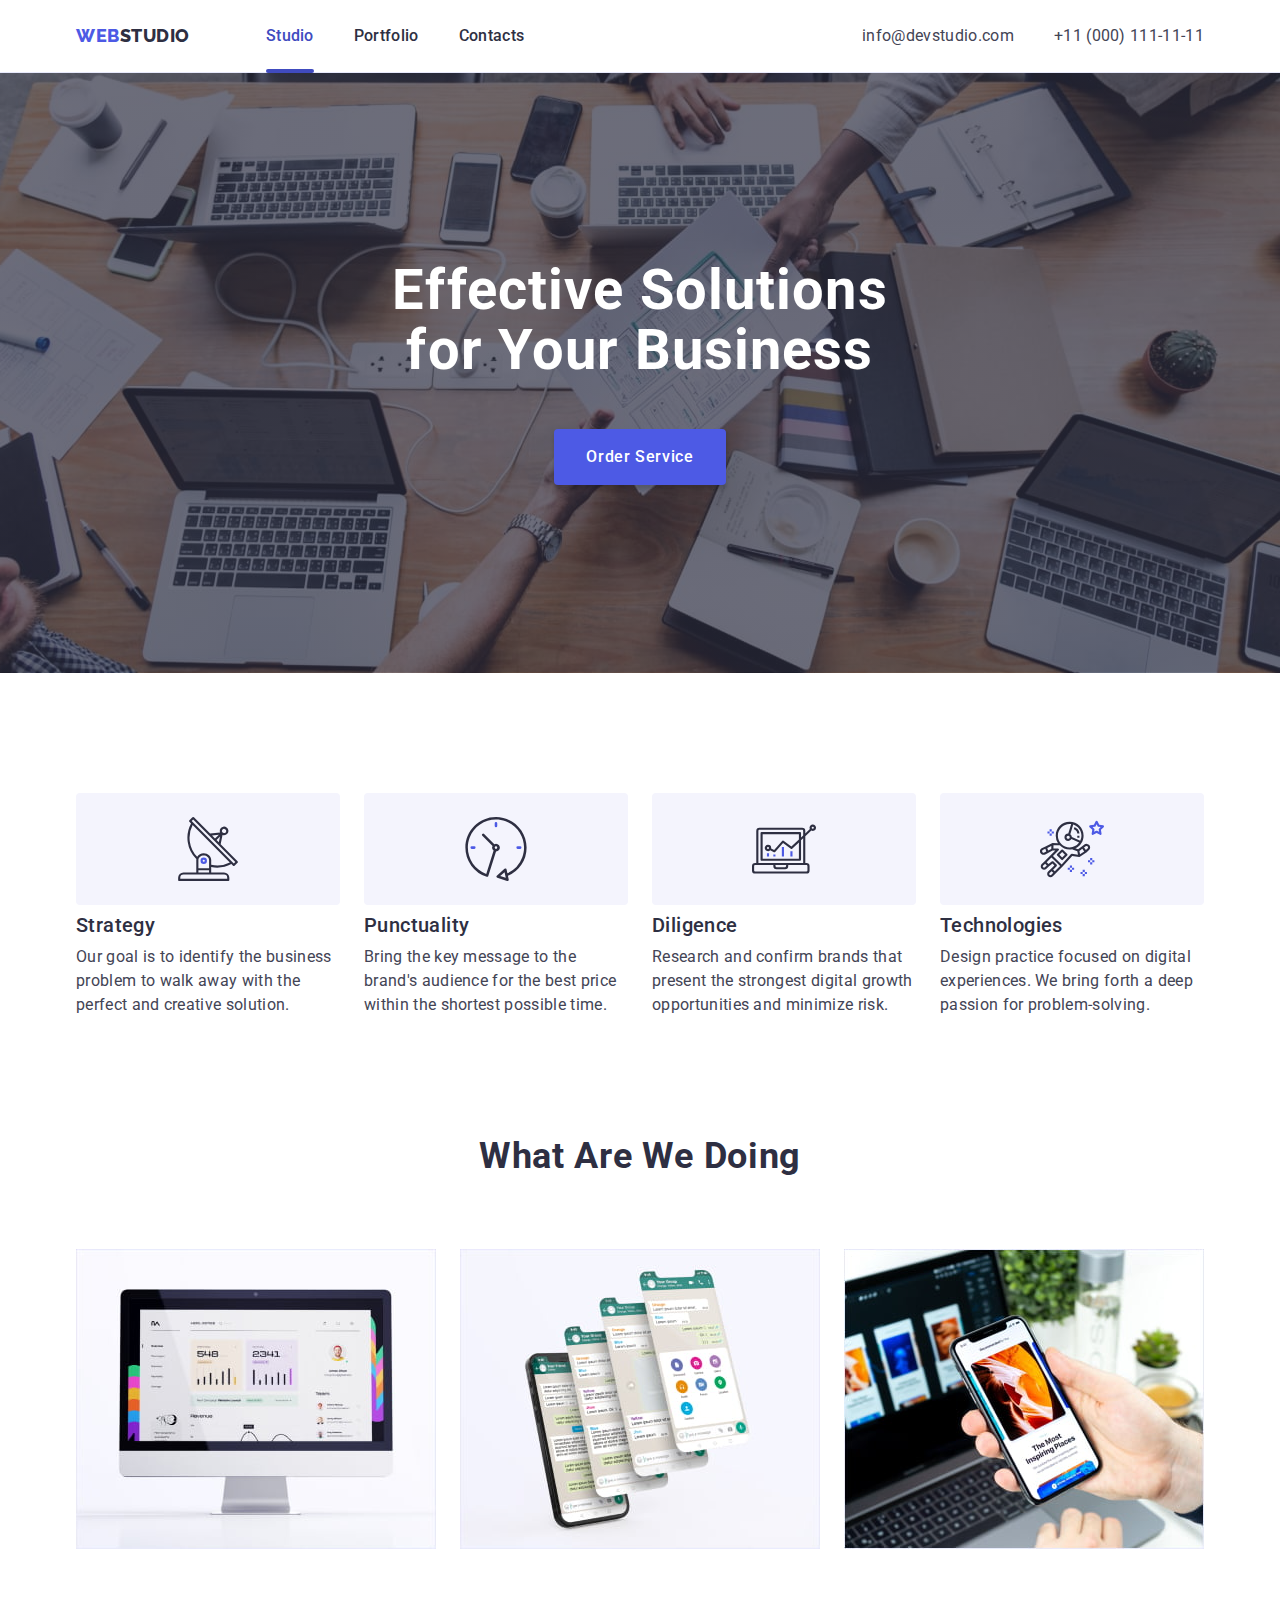
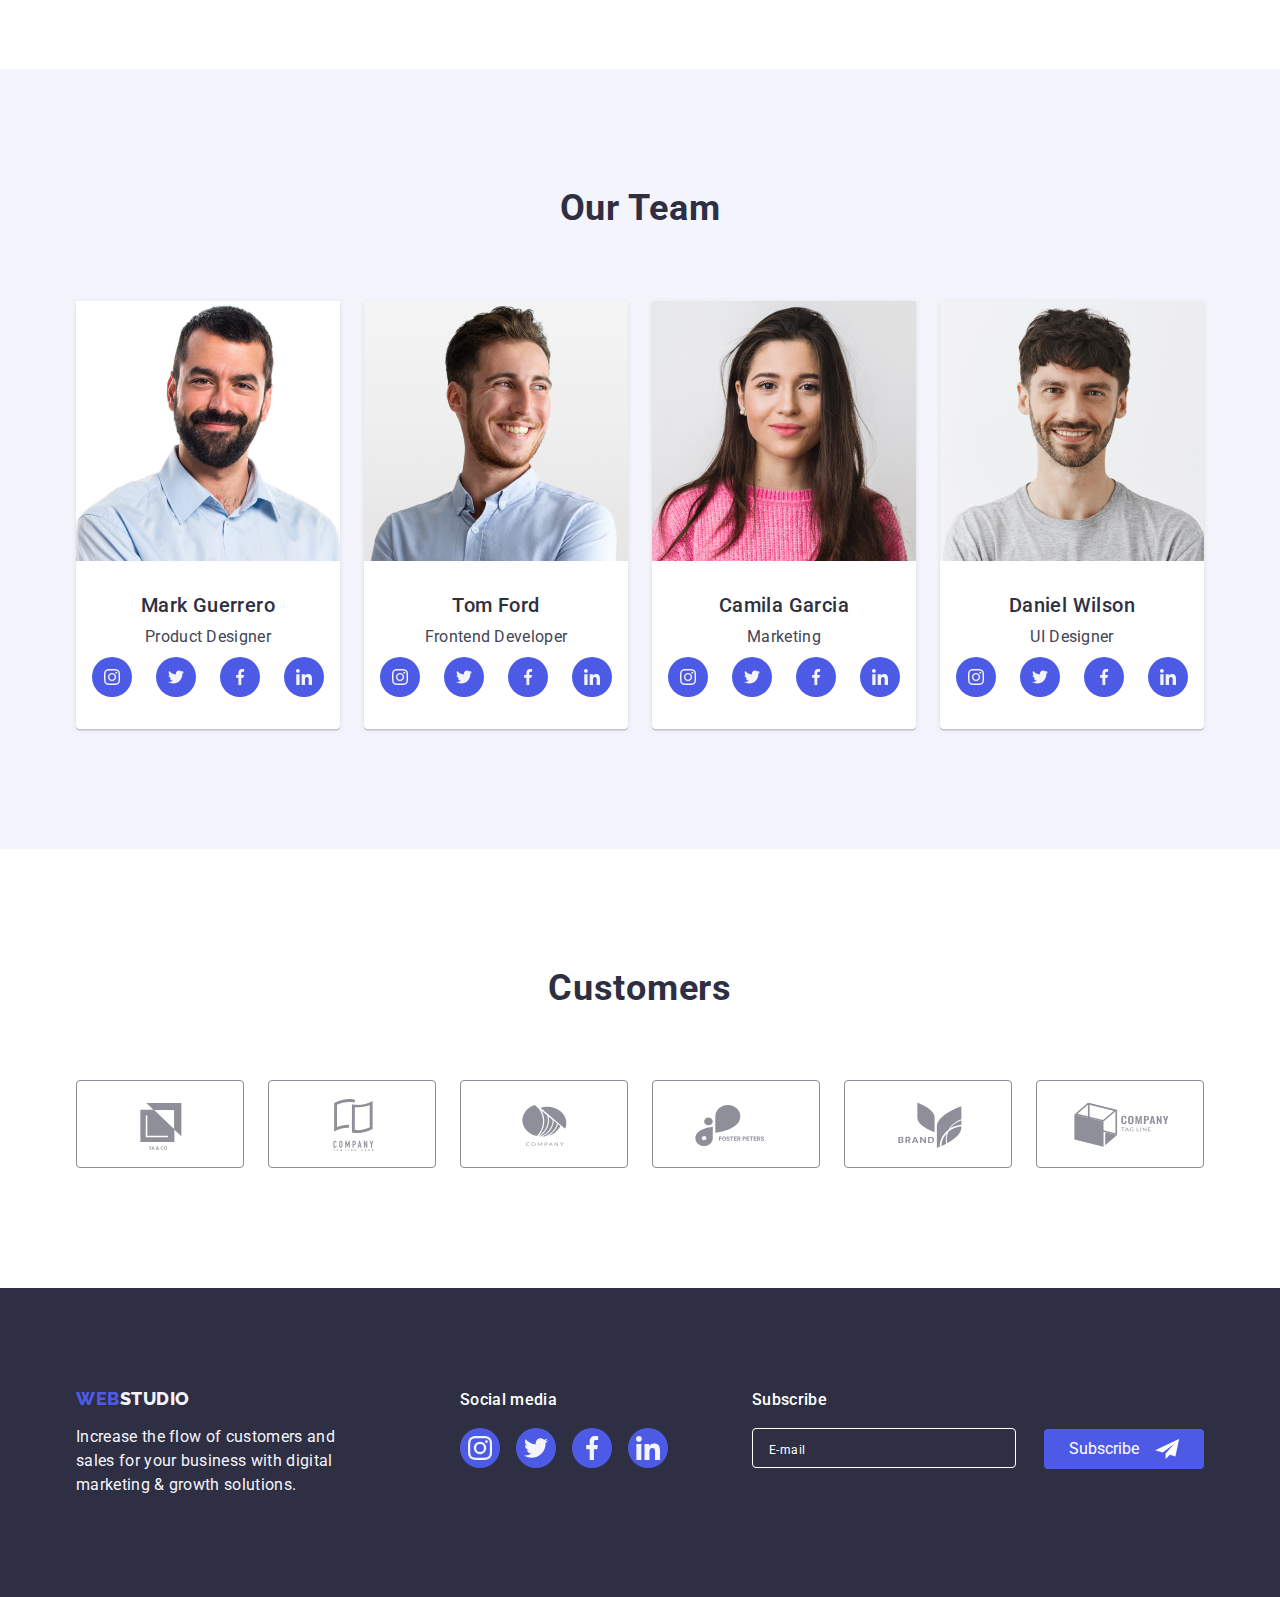
==== commit dac2d465: "fixed" ====
--- a/index.html
+++ b/index.html
@@ -313,12 +313,12 @@
         </div>
         <div class="subscribe-container">
           <p class="social-title">Subscribe</p>
-          <form class="subscribe-form form" name="subscribe-form"></form>
+          <form class="subscribe-form form" name="subscribe-form">
           
           <input class="subscribe-input" type="email" name="email" placeholder="E-mail"/>
           
           <button class="subscribe-btn" type="submit">Subscribe <svg class="subscribe-icon" width="24" height="20"><use href="./images/icons.svg#icon-send"></use></svg></button>
-
+          </form>
         </div>
         </div>
     </footer>
--- a/css/styles.css
+++ b/css/styles.css
@@ -738,14 +738,16 @@
 
 .subscribe-btn {
     display: inline-flex;
-        min-width: 160px;
-        height: 40px;
-        border-radius: 4px;
-        background-color: var(--button-color);
-        margin-left: 24px;
-        color: #FFFFFF;
-        justify-content: center;
-        align-items: center;
+    justify-content: center;
+    align-items: center;
+    margin-left: 24px;
+    min-width: 160px;
+    height: 40px;
+
+    border-radius: 4px;
+    background-color: var(--button-color);
+    color: #FFFFFF;  
+    border: none;
 }
 
 .subscribe-btn:hover,
@@ -858,9 +860,6 @@
 .form {}
 
 .modal-text {
-   
-    margin-bottom: 4px;
-
     font-size: 12px;
     line-height: 1.17px;
     letter-spacing: 0.04em;
@@ -875,6 +874,7 @@
 
 .form-wrapper {
     display: block;
+    margin-top: 4px;
     position: relative;
    
 
@@ -892,7 +892,8 @@
     border: 1px solid rgba(46, 47, 66, 0.4);
 }
 
-.form-field:focus {
+.form-field:focus,
+.form-agreement:focus {
     outline: 1px solid #4D5AE5;
     transition: 250ms cubic-bezier(0.4, 0, 0.2, 1);
 }
@@ -910,9 +911,6 @@
 }
 
 .form-comment {
-    
-   
-
     font-size: 12px;
     line-height: 1.17px;
     letter-spacing: 0.01em;
@@ -924,12 +922,22 @@
     width: 100%;
     height: 138px;
     padding: 16px;
+    margin-top: 4px;
+    margin-bottom: 16px;
+
     resize: none;
     border-radius: 4px;
     outline: transparent;
-    margin-bottom: 16px;
     border: 1px solid rgba(46, 47, 66, 0.4);
 }
+
+.form-agreement::placeholder {
+    font-size: 12px;
+    line-height: 1.17px;
+    letter-spacing: 0.04em;
+   color:rgba(46, 47, 66, 0.4);
+}
+
 
 .form-check {
     display: flex;
